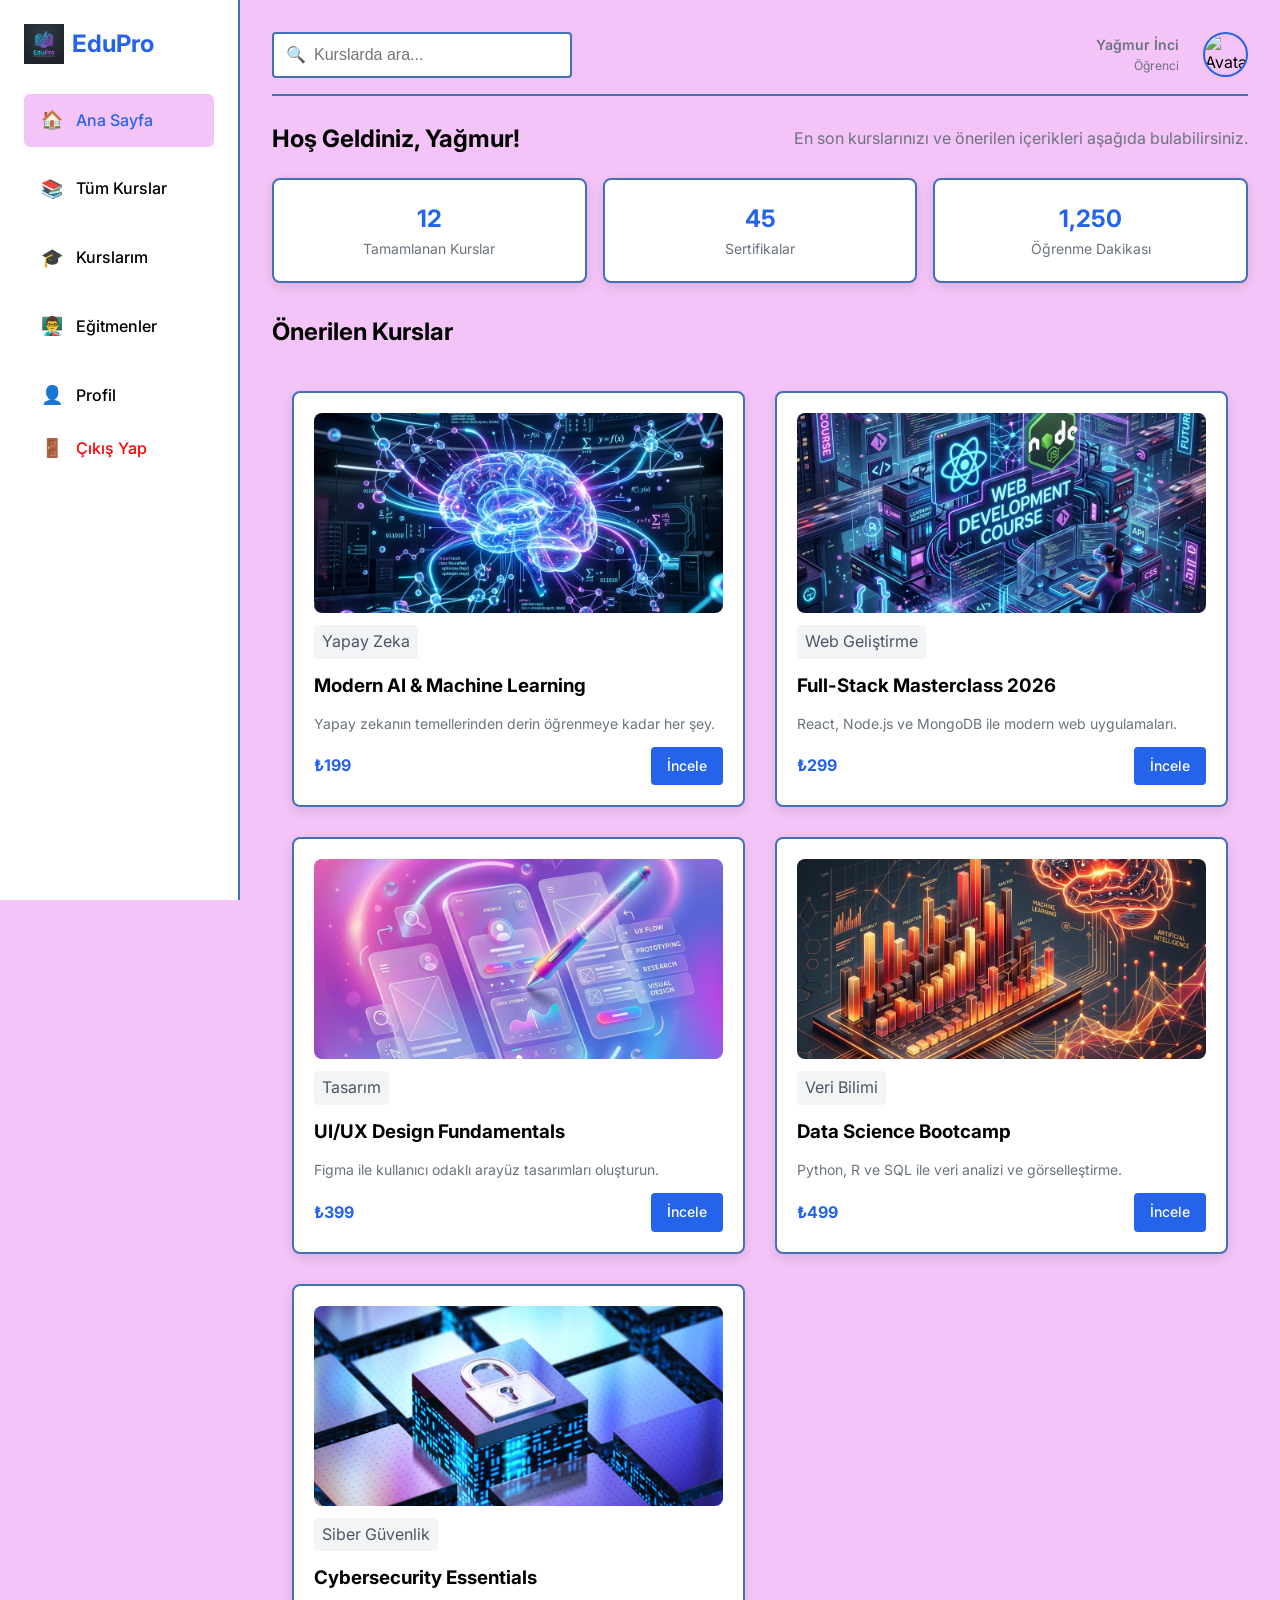
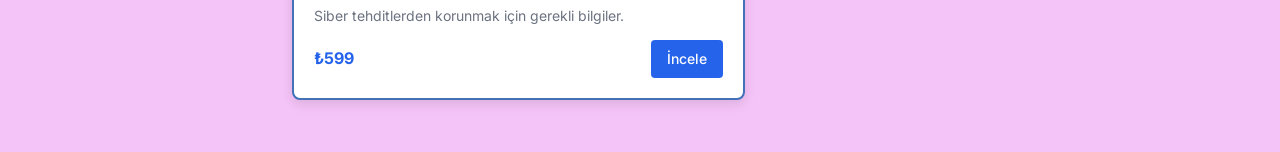
==== home.html @ 86083f7c "son duzenlemeler" ====
<!DOCTYPE html>
<html lang="en">
<head>
    <meta charset="UTF-8">
    <meta name="viewport" content="width=device-width, initial-scale=1.0">
    <title>EduPro | Ana Sayfa</title>
    <link rel="stylesheet" href="home.css">
</head>
<body>
    
    <!-- app-container: Tüm sayfa içeriğini saran ana kapsayıcı -->
    <div class="app-container">
        <!-- sidebar: Sol taraftaki navigasyon menüsü -->
        <aside class="sidebar">
            <!-- Marka logosu ve ismi -->
            <div class="nav-brand">
                <img src="assets/EduProLogo.png" alt="EduPro Logo" style="width: 40px; height: 40px;" > EduPro
            </div>


            <!-- Ana navigasyon linkleri -->
            <nav class="nav-menu">
                <!-- Her bir link için ikon ve metin -->
                <a href="home.html" class="nav-link active"><span>🏠</span> Ana Sayfa</a>
                <a href="courses.html" class="nav-link"><span>📚</span> Tüm Kurslar</a>
                <a href="my-courses.html" class="nav-link"><span>🎓</span> Kurslarım</a>
                <a href="instructors.html" class="nav-link"><span>👨‍🏫</span> Eğitmenler</a>
                <a href="profile.html" class="nav-link"><span>👤</span> Profil</a>
            </nav>

            <!-- Çıkış yapma butonu (alt kısımda) -->
            <div style="margin-top: auto"></div> 
                <a href="index.html" class="nav-link" style="color: red;"><span>🚪</span> Çıkış Yap</a>
        </aside>


        <!-- main-content: Sağ taraftaki ana içerik alanı -->
        <main class="main-content">
            <!-- topbar: Arama ve profil bilgilerinin olduğu üst şerit -->
            <header class="topbar">
                <!-- Arama çubuğu -->
                <div class="search-bar">
                    <span>🔍</span>
                    <input type="text" placeholder="Kurslarda ara...">
                </div>

                <!-- Profil bilgileri -->
                <div class="flex items-center gap-3">
                    <div style="text-align: right;">
                        <p style="font-weight: 600; font-size: 14px; color: var(--text-muted);">Yağmur İnci</p>
                        <p style="font-size: 12px; color: var(--text-muted);">Öğrenci</p>
                    </div>
                    <!-- Profil resmi -->
                    <img src="https://ui-avatars.com/api/?name=Yagmur+Inci&background=ec4899&color=fff" alt="Avatar" 
                    class="profile-avatar" style="width: 45px; height: 45px; border-radius: 50%; border-width: 2px; border-color: var(--primary); border-style: solid;">
                </div>
            </header>

            <!-- Ana içerik alanı -->
            <section class="content-area">
                <!-- Başlık alanı -->
                <div class="flex justify-between items-center" style="margin-bottom: 20px;">
                    <h1>Hoş Geldiniz, Yağmur!</h1>
                    <p style="color: var(--text-muted);">En son kurslarınızı ve önerilen içerikleri aşağıda bulabilirsiniz.</p>
                </div>

                <!-- İstatistik kartları -->
                <div class="flex gap-2" style="margin-bottom: 30px;">
                    <!-- tamamlanan kurslar -->
                    <div class="stat-box">
                        <p class="stat-value">12</p>
                        <p style="font-size: 14px; color: var(--text-muted);">Tamamlanan Kurslar</p>
                    </div>
                    <!-- sertifikalar -->
                    <div class="stat-box">
                        <p class="stat-value">45</p>
                        <p style="font-size: 14px; color: var(--text-muted);">Sertifikalar  </p>
                    </div>
                    <div class="stat-box">
                        <p class="stat-value">1,250</p>
                        <p style="font-size: 14px; color: var(--text-muted);">Öğrenme Dakikası</p>
                    </div>
                </div>

                <!-- Kurslar Başlığı -->
                <div style="margin-bottom: 20px;">
                    <h2>Önerilen Kurslar</h2>
                </div>


                <!-- Kurs kartları ızgarası -->
                <div class="grid-container">
                    <!-- 1. Kurs Kartı: Yapay Zeka -->
                    <div class="card">
                        <img src="assets/course1.png" alt="course" class="course-img">
                        <!-- kategori etiketi -->
                        <div class="tag">Yapay Zeka</div>
                        <h3>Modern AI & Machine Learning</h3>
                        <!-- Kurs açıklaması -->
                        <p style="font-size: 14px; color: var(--text-muted);">Yapay zekanın temellerinden derin
                        öğrenmeye kadar her şey.</p>
                        <!-- Fiyat ve aksiyon butonu -->
                        <div class="flex justify-between items-center ">
                            <span style="font-weight: 700; color: var(--primary);">₺199</span>
                            <a href="#" class="btn-primary btn" style="padding: 8px 16px; font-size: 14px;">İncele</a>
                        </div>
                    </div>
                    <!-- 2. Kurs Kartı: Web Geliştirme -->
                    <div class="card">
                        <img src="assets/web_dev.png" alt="course" class="course-img">
                        <div class="tag">Web Geliştirme</div>
                        <h3>Full-Stack Masterclass 2026</h3>
                        <p style="font-size: 14px; color: var(--text-muted);">React, Node.js ve MongoDB ile modern web
                            uygulamaları.</p>
                        <div class="flex justify-between items-center ">
                            <span style="font-weight: 700; color: var(--primary);">₺299</span>
                            <a href="#" class="btn-primary btn" style="padding: 8px 16px; font-size: 14px;">İncele</a>
                        </div>
                    </div>
                    <!-- 3. Kurs Kartı: UI/UX Tasarım -->
                    <div class="card">
                        <img src="assets/uiux.png" alt="course" class="course-img">
                        <div class="tag">Tasarım</div>
                        <h3>UI/UX Design Fundamentals</h3>
                        <p style="font-size: 14px; color: var(--text-muted);">Figma ile kullanıcı odaklı arayüz
                            tasarımları oluşturun.</p>
                        <div class="flex justify-between items-center ">
                            <span style="font-weight: 700; color: var(--primary);">₺399</span>
                            <a href="#" class="btn-primary btn" style="padding: 8px 16px; font-size: 14px;">İncele</a>
                        </div>
                    </div>
                    <!-- 4. Kurs Kartı: Veri Bilimi -->
                    <div class="card">
                        <img src="assets/datascience.png" alt="course" class="course-img">
                        <div class="tag">Veri Bilimi</div>
                        <h3>Data Science Bootcamp</h3>
                        <p style="font-size: 14px; color: var(--text-muted);">Python, R ve SQL ile veri analizi ve görselleştirme.</p>
                        <div class="flex justify-between items-center ">
                            <span style="font-weight: 700; color: var(--primary);">₺499</span>
                            <a href="#" class="btn-primary btn" style="padding: 8px 16px; font-size: 14px;">İncele</a>
                        </div>
                    </div>

                    <!-- 5. Kurs Kartı: Siber Güvenlik -->
                    <div class="card">
                        <img src="assets/cybersecurity.png" alt="course" class="course-img">
                        <div class="tag">Siber Güvenlik</div>
                        <h3>Cybersecurity Essentials</h3>
                        <p style="font-size: 14px; color: var(--text-muted);">Siber tehditlerden korunmak için gerekli bilgiler.</p>
                        <div class="flex justify-between items-center ">
                            <span style="font-weight: 700; color: var(--primary);">₺599</span>
                            <a href="#" class="btn-primary btn" style="padding: 8px 16px; font-size: 14px;">İncele</a>
                        </div>
                    </div>
                </div>
            </section>
        </main>
    </div>
</body>
</html>
---- home.css ----
@import "common.css";

.grid-container {
     display: grid;
    grid-template-columns: repeat(auto-fill, minmax(350px, 1fr)); /* Otomatik doldurma, minimum 350px genişlik ve kalan alanı eşit şekilde dağıtır */
    gap: 30px;
    padding: 20px;
}

.card{
    background-color: var(--white);
    border: 2px solid var(--border);
    border-radius: 8px;
    box-shadow: 0 4px 12px rgba(0, 0, 0, 0.1); /* Hafif gölge efekti */
    padding: 20px;
    display: flex;
    flex-direction: column;
    justify-content: space-between;
    gap: 12px;
}

.course-img{
    width: 100%;
    height: 200px;
    object-fit: cover;  /* Görselin kartın içine sığması için */
    border-radius: 8px;
    background-color: #ddd;
}

.tag{
    display: inline-block;
    padding: 4px 8px;
    background: #f3f4f6;
    color: #4b5563;
    border-radius: 4px;
    width: fit-content;  /* İçeriğe göre genişlik */
}

.topbar {
    display: flex;
    justify-content: space-between;
    padding-bottom: 16px;
    border-bottom: 2px solid var(--border);
    align-items: center;
    margin-bottom: 24px;
}

.search-bar {
    background: var(--white);
    display: flex;
    align-items: center;
    gap: 8px;
    border: 2px solid var(--border);
    border-radius: 4px;
    padding: 8px 12px;
    width: 300px;
}

.search-bar input {
    border: none;
    padding: 0;
    outline: none; /* Arama çubuğunun içine tam oturması için */
    width: 100%;
}

.stat-box {
    background-color: var(--white);
    background: var(--white);
    border: 2px solid var(--border);
    border-radius: 8px;
    box-shadow: 0 4px 12px rgba(0, 0, 0, 0.1); /* Hafif gölge efekti */
    padding: 20px;
    flex: 1; 
    text-align: center;
    gap: 8px;
}

.stat-value {
    font-size: 24px;
    font-weight: 700;
    color: var(--primary);
}
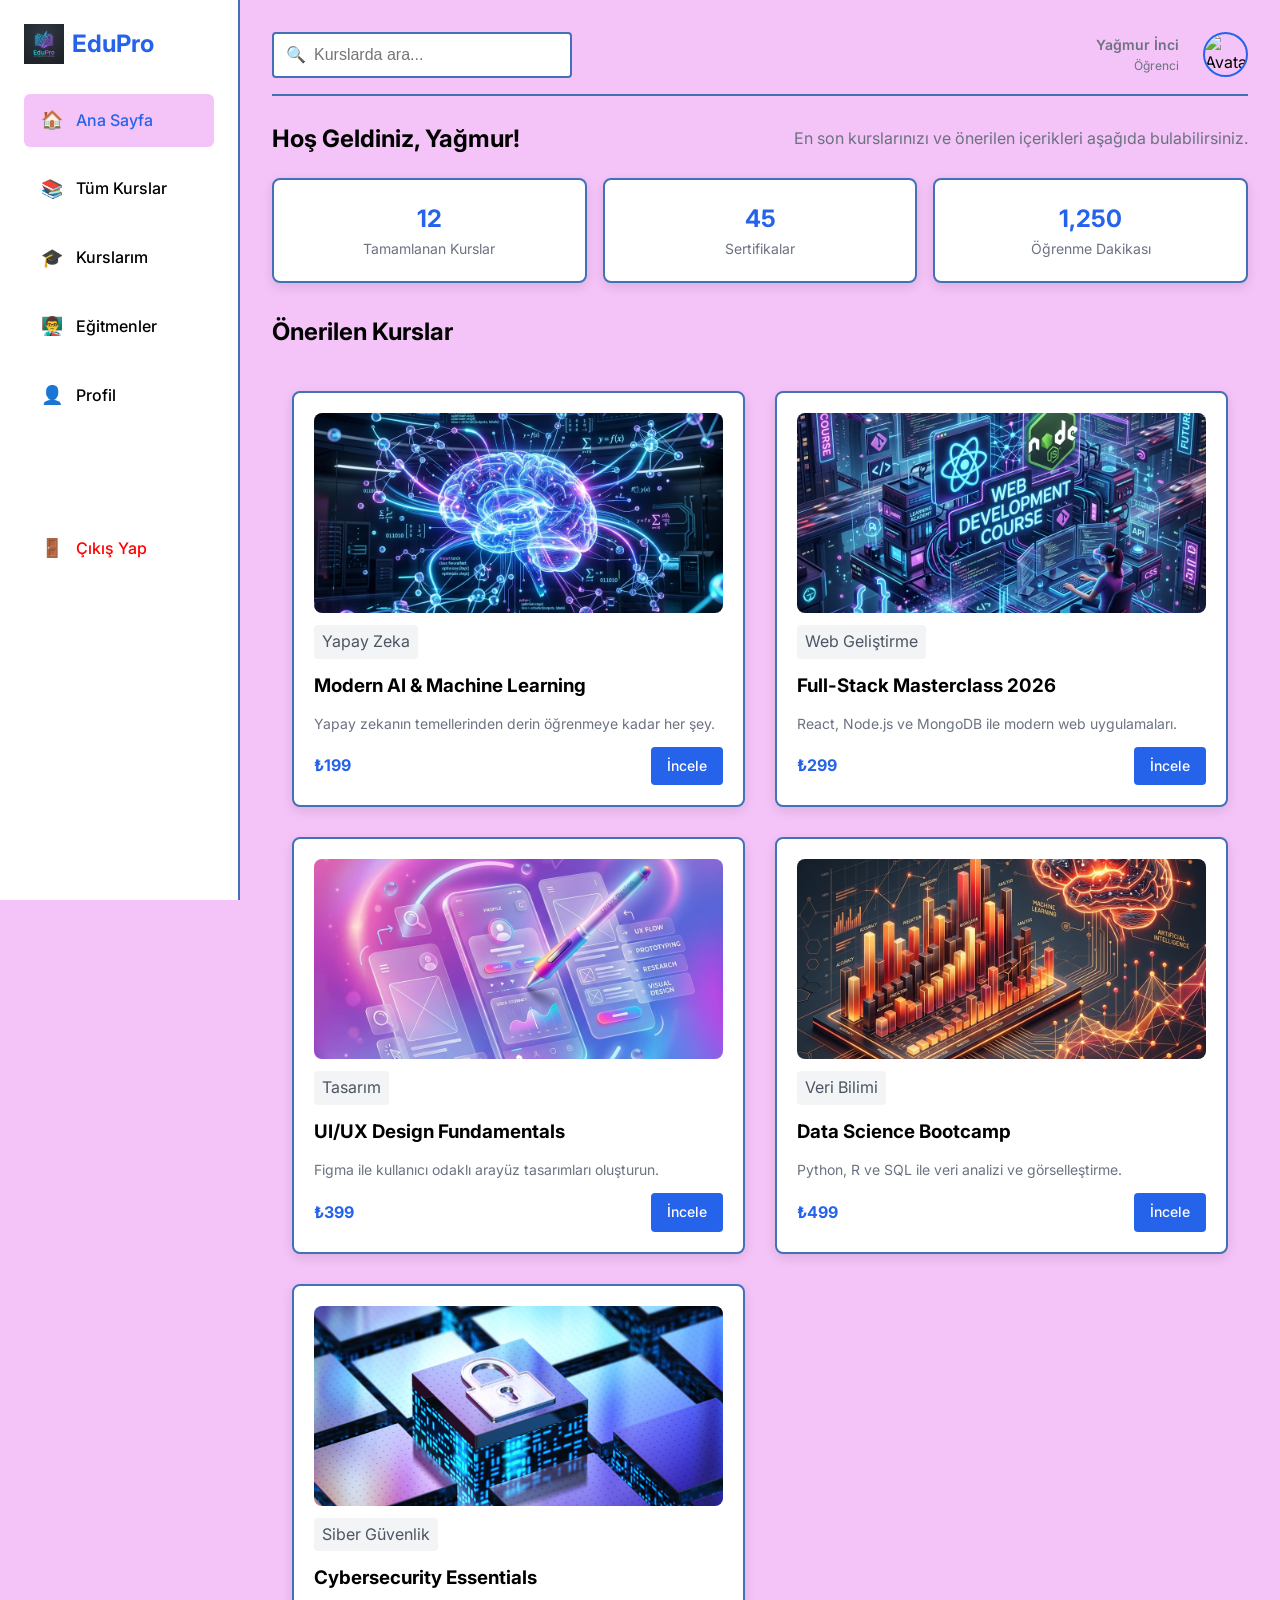
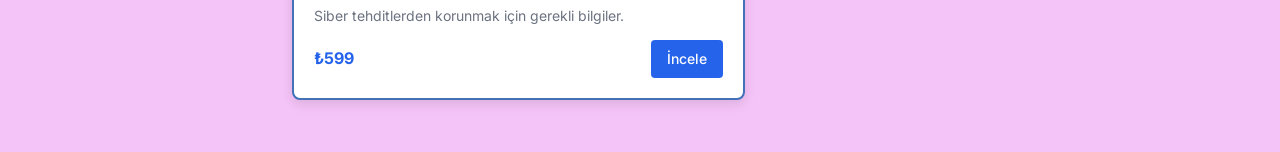
==== commit e638a9f7: "yeni degisiklikler eklendi" ====
--- a/home.html
+++ b/home.html
@@ -29,8 +29,9 @@
             </nav>
 
             <!-- Çıkış yapma butonu (alt kısımda) -->
-            <div style="margin-top: auto"></div> 
+            <div style="margin-top: 100px;">
                 <a href="index.html" class="nav-link" style="color: red;"><span>🚪</span> Çıkış Yap</a>
+            </div>
         </aside>
 
 
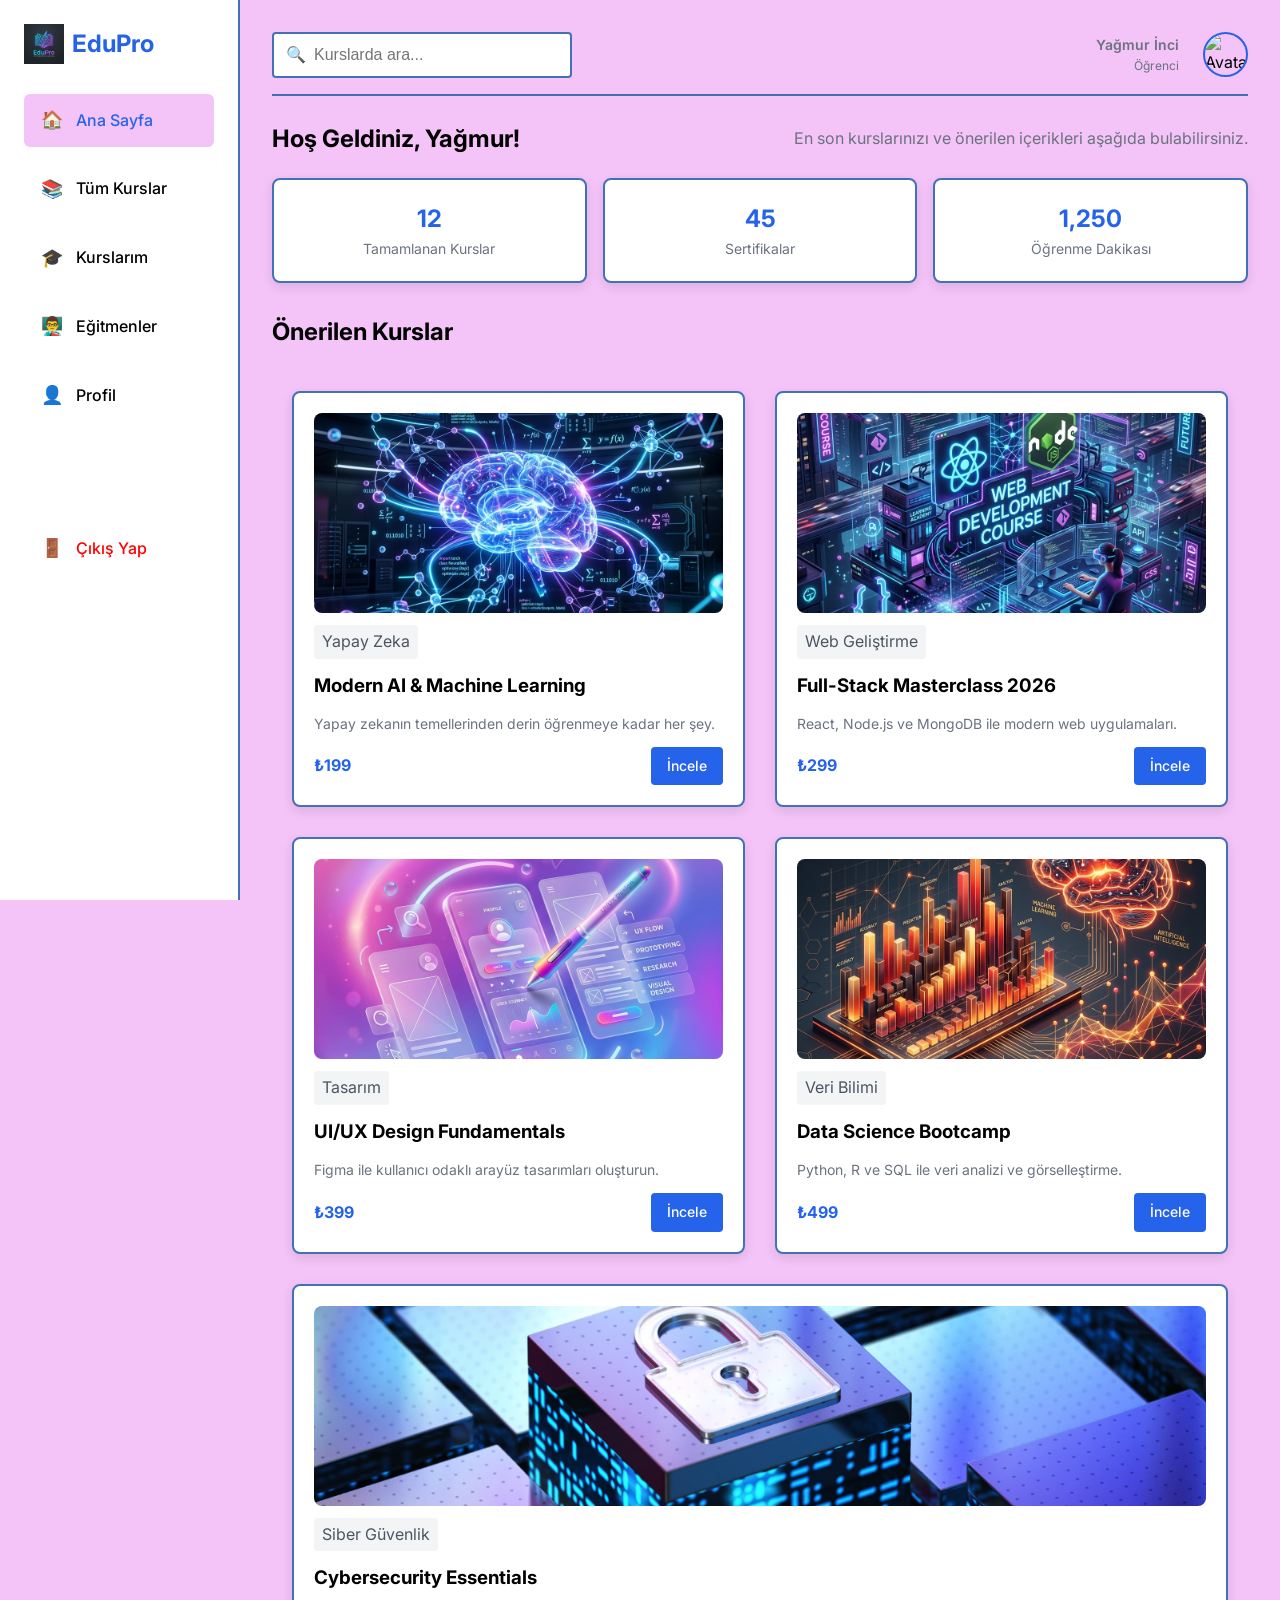
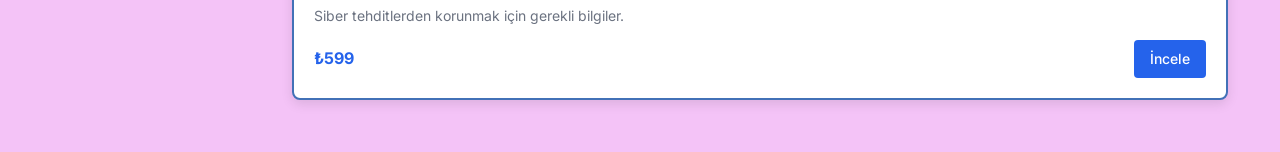
==== commit cbbe2857: "style: convert grid layouts to CSS Flexbox layouts" ====
--- a/home.html
+++ b/home.html
@@ -89,8 +89,8 @@
                 </div>
 
 
-                <!-- Kurs kartları ızgarası -->
-                <div class="grid-container">
+                <!-- Kurs kartları esnek kutu yapısı -->
+                <div class="flex-container">
                     <!-- 1. Kurs Kartı: Yapay Zeka -->
                     <div class="card">
                         <img src="assets/course1.png" alt="course" class="course-img">
--- a/home.css
+++ b/home.css
@@ -1,8 +1,8 @@
 @import "common.css";
 
-.grid-container {
-     display: grid;
-    grid-template-columns: repeat(auto-fill, minmax(350px, 1fr)); /* Otomatik doldurma, minimum 350px genişlik ve kalan alanı eşit şekilde dağıtır */
+.flex-container {
+    display: flex;
+    flex-wrap: wrap;
     gap: 30px;
     padding: 20px;
 }
@@ -17,6 +17,7 @@
     flex-direction: column;
     justify-content: space-between;
     gap: 12px;
+    flex: 1 1 350px; /* Minimum 350px genişlik ve esneklik sağlar */
 }
 
 .course-img{
